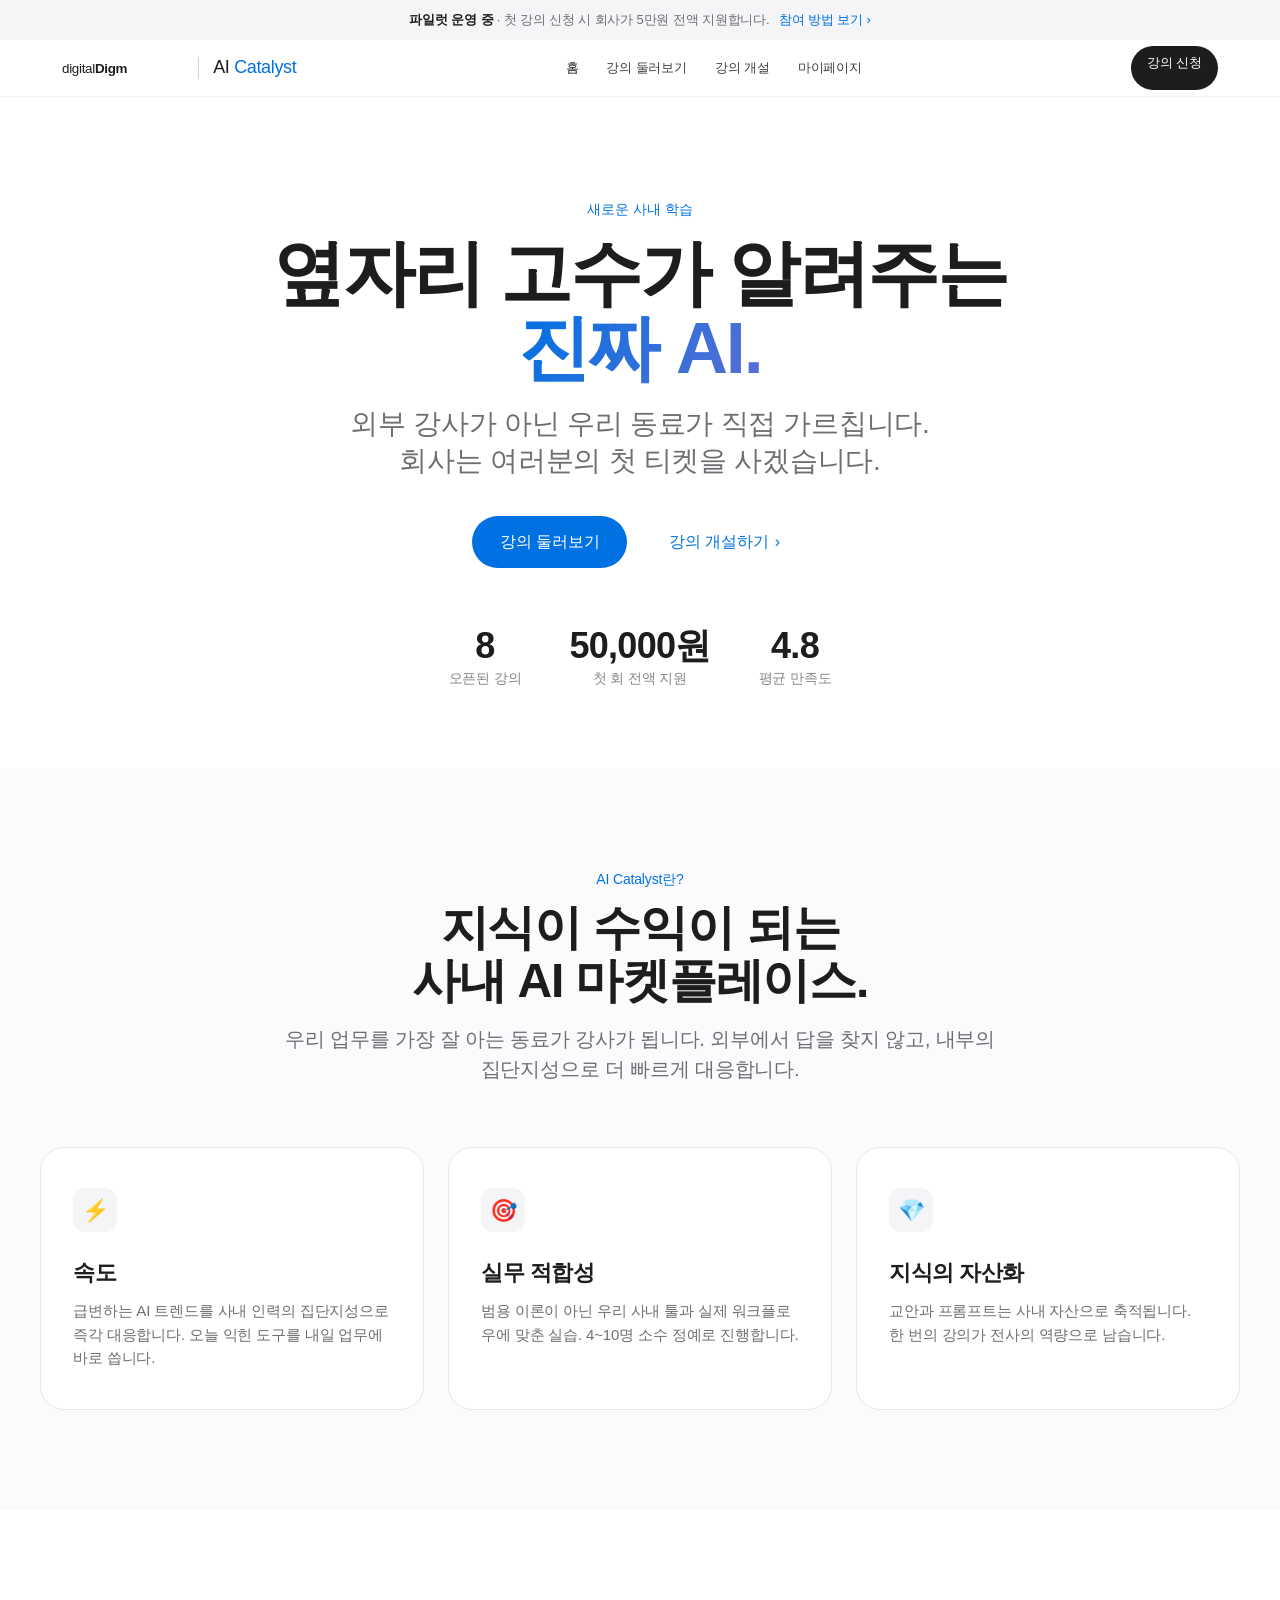
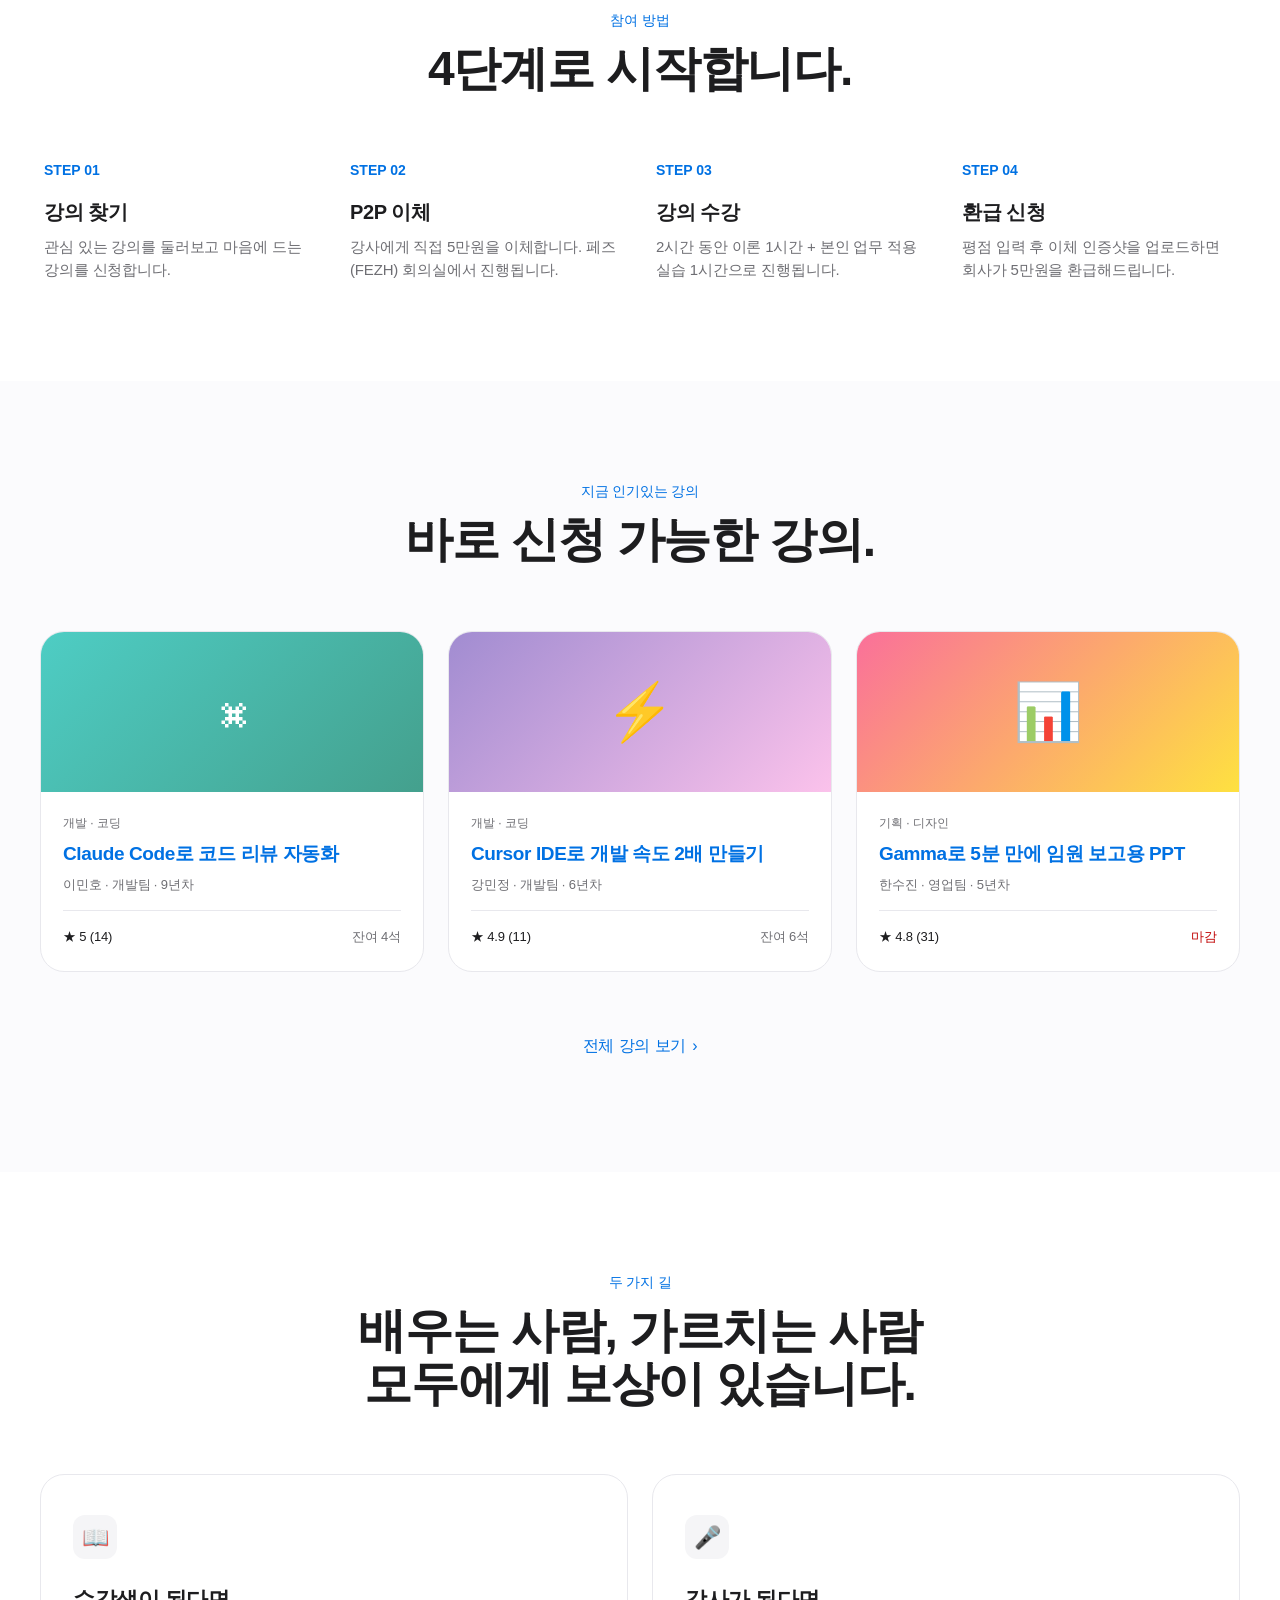
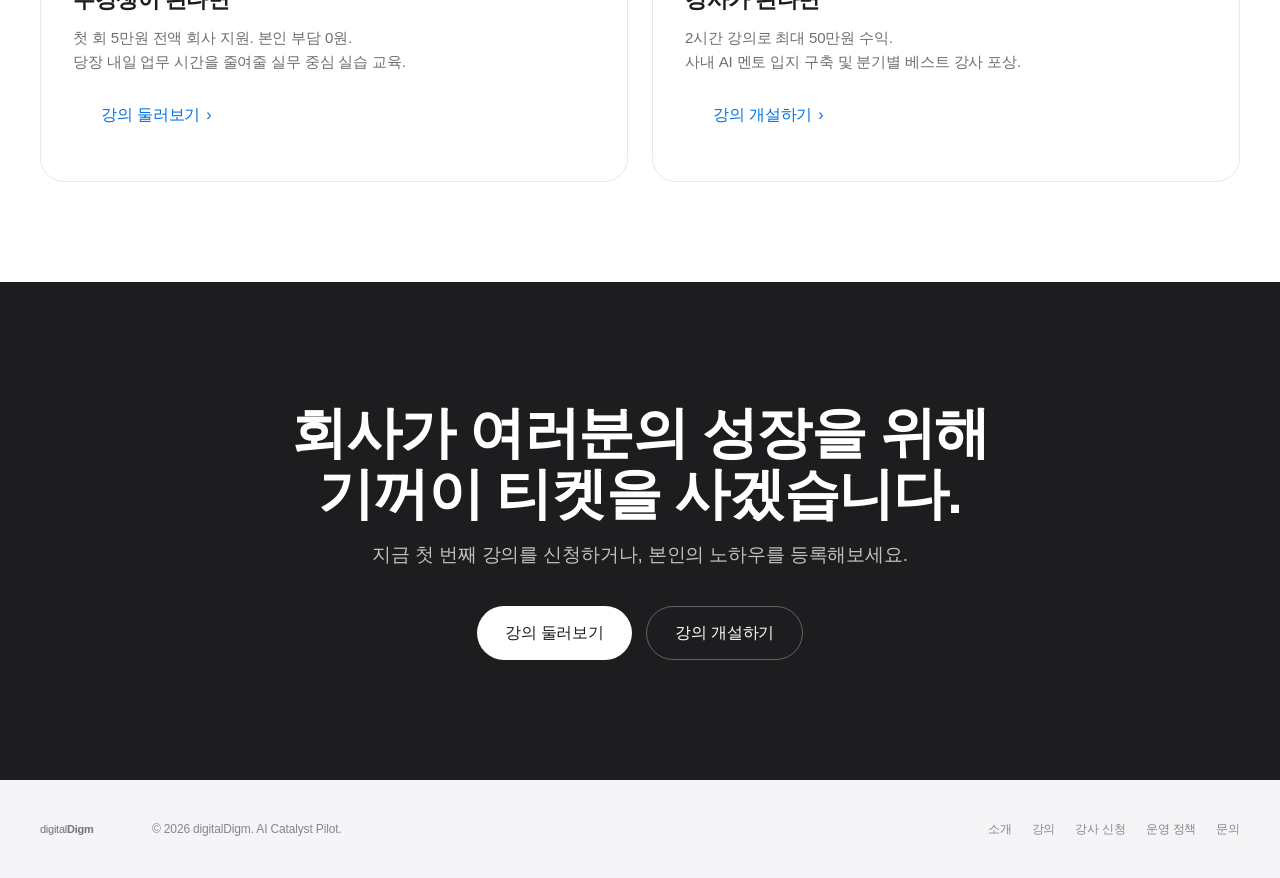
==== index.html @ 87a748e2 "Initial commit of demo" ====
<!DOCTYPE html>
<html lang="ko">
<head>
  <meta charset="UTF-8" />
  <meta name="viewport" content="width=device-width, initial-scale=1.0, viewport-fit=cover, maximum-scale=5" />
  <meta name="theme-color" content="#ffffff" media="(prefers-color-scheme: light)" />
  <meta name="theme-color" content="#1d1d1f" media="(prefers-color-scheme: dark)" />
  <meta name="apple-mobile-web-app-capable" content="yes" />
  <meta name="apple-mobile-web-app-status-bar-style" content="default" />
  <meta name="apple-mobile-web-app-title" content="AI Catalyst" />
  <meta name="format-detection" content="telephone=no" />
  <title>AI Catalyst — 옆자리 고수가 알려주는 진짜 AI</title>
  <meta name="description" content="디지털다임 사내 자발적 AI 학습 마켓플레이스. 동료가 강사, 회사가 티켓을 사드립니다." />
  <link rel="apple-touch-icon" href="assets/logo.svg" />
  <link rel="icon" type="image/svg+xml" href="assets/logo.svg" />
  <link rel="stylesheet" href="assets/styles.css" />
</head>
<body>

  <!-- Notice -->
  <div class="notice-banner">
    <strong>파일럿 운영 중</strong> · 첫 강의 신청 시 회사가 5만원 전액 지원합니다.
    <a href="#how">참여 방법 보기 ›</a>
  </div>

  <!-- Navigation -->
  <nav class="nav">
    <div class="nav-inner">
      <div class="nav-brand">
        <img src="assets/logo.svg" alt="digitalDigm" class="nav-logo" />
        <div class="nav-divider"></div>
        <span class="nav-product">AI <span class="accent">Catalyst</span></span>
      </div>
      <div class="nav-menu">
        <a href="index.html" class="active">홈</a>
        <a href="courses.html">강의 둘러보기</a>
        <a href="instructor.html">강의 개설</a>
        <a href="mypage.html">마이페이지</a>
      </div>
      <a href="courses.html" class="nav-cta">강의 신청</a>
      <button class="nav-toggle" aria-label="메뉴 열기"><span></span><span></span><span></span></button>
    </div>
  </nav>

  <!-- Hero -->
  <section class="hero">
    <span class="hero-eyebrow">새로운 사내 학습</span>
    <h1 class="hero-title">
      옆자리 고수가 알려주는<br />
      <span class="highlight">진짜 AI.</span>
    </h1>
    <p class="hero-sub">
      외부 강사가 아닌 우리 동료가 직접 가르칩니다.<br />
      회사는 여러분의 첫 티켓을 사겠습니다.
    </p>
    <div class="hero-actions">
      <a href="courses.html" class="btn btn-primary">강의 둘러보기</a>
      <a href="instructor.html" class="btn btn-secondary">강의 개설하기</a>
    </div>
    <div class="hero-meta">
      <div><strong>8</strong>오픈된 강의</div>
      <div><strong>50,000원</strong>첫 회 전액 지원</div>
      <div><strong>4.8</strong>평균 만족도</div>
    </div>
  </section>

  <!-- AI Catalyst란 -->
  <section class="section section-soft" id="about">
    <div class="container">
      <div class="section-header">
        <div class="section-eyebrow">AI Catalyst란?</div>
        <h2 class="section-title">지식이 수익이 되는<br />사내 AI 마켓플레이스.</h2>
        <p class="section-lead">
          우리 업무를 가장 잘 아는 동료가 강사가 됩니다.
          외부에서 답을 찾지 않고, 내부의 집단지성으로 더 빠르게 대응합니다.
        </p>
      </div>

      <div class="feature-grid">
        <div class="feature">
          <div class="feature-icon">⚡</div>
          <h3 class="feature-title">속도</h3>
          <p class="feature-desc">
            급변하는 AI 트렌드를 사내 인력의 집단지성으로 즉각 대응합니다.
            오늘 익힌 도구를 내일 업무에 바로 씁니다.
          </p>
        </div>
        <div class="feature">
          <div class="feature-icon">🎯</div>
          <h3 class="feature-title">실무 적합성</h3>
          <p class="feature-desc">
            범용 이론이 아닌 우리 사내 툴과 실제 워크플로우에 맞춘 실습.
            4~10명 소수 정예로 진행합니다.
          </p>
        </div>
        <div class="feature">
          <div class="feature-icon">💎</div>
          <h3 class="feature-title">지식의 자산화</h3>
          <p class="feature-desc">
            교안과 프롬프트는 사내 자산으로 축적됩니다.
            한 번의 강의가 전사의 역량으로 남습니다.
          </p>
        </div>
      </div>
    </div>
  </section>

  <!-- 작동 방식 -->
  <section class="section" id="how">
    <div class="container">
      <div class="section-header">
        <div class="section-eyebrow">참여 방법</div>
        <h2 class="section-title">4단계로 시작합니다.</h2>
      </div>

      <div class="steps">
        <div class="step">
          <div class="step-num">STEP 01</div>
          <h3 class="step-title">강의 찾기</h3>
          <p class="step-desc">관심 있는 강의를 둘러보고 마음에 드는 강의를 신청합니다.</p>
        </div>
        <div class="step">
          <div class="step-num">STEP 02</div>
          <h3 class="step-title">P2P 이체</h3>
          <p class="step-desc">강사에게 직접 5만원을 이체합니다. 페즈(FEZH) 회의실에서 진행됩니다.</p>
        </div>
        <div class="step">
          <div class="step-num">STEP 03</div>
          <h3 class="step-title">강의 수강</h3>
          <p class="step-desc">2시간 동안 이론 1시간 + 본인 업무 적용 실습 1시간으로 진행됩니다.</p>
        </div>
        <div class="step">
          <div class="step-num">STEP 04</div>
          <h3 class="step-title">환급 신청</h3>
          <p class="step-desc">평점 입력 후 이체 인증샷을 업로드하면 회사가 5만원을 환급해드립니다.</p>
        </div>
      </div>
    </div>
  </section>

  <!-- 인기 강의 -->
  <section class="section section-soft">
    <div class="container">
      <div class="section-header">
        <div class="section-eyebrow">지금 인기있는 강의</div>
        <h2 class="section-title">바로 신청 가능한 강의.</h2>
      </div>
      <div class="course-grid" id="featured-courses"></div>
      <div style="text-align:center; margin-top: 48px;">
        <a href="courses.html" class="btn btn-secondary">전체 강의 보기</a>
      </div>
    </div>
  </section>

  <!-- 두 가지 길 (강사 / 수강생) -->
  <section class="section">
    <div class="container">
      <div class="section-header">
        <div class="section-eyebrow">두 가지 길</div>
        <h2 class="section-title">배우는 사람, 가르치는 사람<br />모두에게 보상이 있습니다.</h2>
      </div>
      <div class="feature-grid" style="grid-template-columns: 1fr 1fr;">
        <div class="feature">
          <div class="feature-icon">📖</div>
          <h3 class="feature-title">수강생이 된다면</h3>
          <p class="feature-desc" style="margin-bottom: 16px;">
            첫 회 5만원 전액 회사 지원. 본인 부담 0원.<br />
            당장 내일 업무 시간을 줄여줄 실무 중심 실습 교육.
          </p>
          <a href="courses.html" class="btn btn-secondary">강의 둘러보기</a>
        </div>
        <div class="feature">
          <div class="feature-icon">🎤</div>
          <h3 class="feature-title">강사가 된다면</h3>
          <p class="feature-desc" style="margin-bottom: 16px;">
            2시간 강의로 최대 50만원 수익.<br />
            사내 AI 멘토 입지 구축 및 분기별 베스트 강사 포상.
          </p>
          <a href="instructor.html" class="btn btn-secondary">강의 개설하기</a>
        </div>
      </div>
    </div>
  </section>

  <!-- CTA -->
  <section class="cta">
    <h2 class="cta-title">회사가 여러분의 성장을 위해<br />기꺼이 티켓을 사겠습니다.</h2>
    <p class="cta-sub">
      지금 첫 번째 강의를 신청하거나, 본인의 노하우를 등록해보세요.
    </p>
    <div class="hero-actions" style="margin-bottom: 0;">
      <a href="courses.html" class="btn btn-primary">강의 둘러보기</a>
      <a href="instructor.html" class="btn" style="color:#fff; background:transparent; border:1px solid rgba(255,255,255,0.3);">강의 개설하기</a>
    </div>
  </section>

  <!-- Footer -->
  <footer class="footer">
    <div class="footer-inner">
      <div class="footer-brand">
        <img src="assets/logo.svg" alt="digitalDigm" style="height:18px; opacity:0.6;" />
        <span>© 2026 digitalDigm. AI Catalyst Pilot.</span>
      </div>
      <div class="footer-links">
        <a href="#about">소개</a>
        <a href="courses.html">강의</a>
        <a href="instructor.html">강사 신청</a>
        <a href="#">운영 정책</a>
        <a href="#">문의</a>
      </div>
    </div>
  </footer>

  <script src="assets/data.js"></script>
  <script src="assets/script.js"></script>
  <script>
    renderCourseCards("#featured-courses", { ids: [3, 5, 7] });
  </script>
</body>
</html>
---- assets/styles.css ----
/* ===========================================================
   AI Catalyst Demo - Apple-inspired design system
   =========================================================== */

:root {
  --color-bg: #ffffff;
  --color-bg-soft: #fbfbfd;
  --color-bg-muted: #f5f5f7;
  --color-bg-dark: #1d1d1f;
  --color-text: #1d1d1f;
  --color-text-secondary: #6e6e73;
  --color-text-tertiary: #86868b;
  --color-text-on-dark: #f5f5f7;
  --color-accent: #0071e3;
  --color-accent-hover: #0077ed;
  --color-border: #d2d2d7;
  --color-border-soft: #e8e8ed;
  --color-success: #00875a;
  --color-warning: #c26a00;
  --color-danger: #c00000;

  --font-display: -apple-system, BlinkMacSystemFont, "SF Pro Display",
    "Apple SD Gothic Neo", "Pretendard", "맑은 고딕", "Malgun Gothic", sans-serif;
  --font-text: -apple-system, BlinkMacSystemFont, "SF Pro Text",
    "Apple SD Gothic Neo", "Pretendard", "맑은 고딕", "Malgun Gothic", sans-serif;
  --font-mono: "SF Mono", "Menlo", "Consolas", "D2Coding", monospace;

  --max-width: 1200px;
  --max-width-narrow: 980px;

  --radius-sm: 8px;
  --radius-md: 12px;
  --radius-lg: 18px;
  --radius-xl: 24px;
  --radius-pill: 980px;

  --shadow-sm: 0 1px 2px rgba(0, 0, 0, 0.04);
  --shadow-md: 0 4px 16px rgba(0, 0, 0, 0.06);
  --shadow-lg: 0 12px 40px rgba(0, 0, 0, 0.08);

  --transition: all 0.3s cubic-bezier(0.4, 0, 0.2, 1);
}

/* Reset */
*, *::before, *::after { box-sizing: border-box; }
* { margin: 0; padding: 0; }
html {
  scroll-behavior: smooth;
  -webkit-text-size-adjust: 100%;
}
body {
  font-family: var(--font-text);
  color: var(--color-text);
  background: var(--color-bg);
  line-height: 1.5;
  letter-spacing: -0.01em;
  -webkit-font-smoothing: antialiased;
  -moz-osx-font-smoothing: grayscale;
  -webkit-tap-highlight-color: transparent;
  -webkit-overflow-scrolling: touch;
  /* 가로 스크롤 방지 */
  overflow-x: hidden;
}
/* iOS 폼 외관 표준화 */
input, textarea, select, button {
  -webkit-appearance: none;
  -webkit-tap-highlight-color: transparent;
}
/* 터치 영역 최소 44x44pt 보장 */
.btn, .nav-cta, .filter-chip, .tab, .nav-toggle {
  min-height: 44px;
  touch-action: manipulation;
}
.btn-sm { min-height: 36px; }
img, svg { display: block; max-width: 100%; }
a { color: var(--color-accent); text-decoration: none; transition: var(--transition); }
a:hover { color: var(--color-accent-hover); }
button { font-family: inherit; cursor: pointer; border: none; background: none; }
input, textarea, select { font-family: inherit; }

/* ===========================================================
   Navigation (Apple-style sticky blur bar)
   =========================================================== */
.nav {
  position: sticky;
  top: 0;
  z-index: 1000;
  background: rgba(255, 255, 255, 0.72);
  backdrop-filter: saturate(180%) blur(20px);
  -webkit-backdrop-filter: saturate(180%) blur(20px);
  border-bottom: 1px solid rgba(0, 0, 0, 0.06);
}
.nav-inner {
  max-width: var(--max-width);
  margin: 0 auto;
  padding: 0 22px;
  /* 노치 대응: 좌우 safe area inset 자동 추가 */
  padding-left: max(22px, env(safe-area-inset-left));
  padding-right: max(22px, env(safe-area-inset-right));
  height: 56px;
  display: flex;
  align-items: center;
  justify-content: space-between;
  gap: 24px;
}
.nav-brand {
  display: flex;
  align-items: center;
  gap: 14px;
}
.nav-logo {
  height: 22px;
  width: auto;
}
.nav-divider {
  width: 1px;
  height: 22px;
  background: var(--color-border);
}
.nav-product {
  font-family: var(--font-display);
  font-size: 18px;
  font-weight: 500;
  color: var(--color-text);
  letter-spacing: -0.02em;
}
.nav-product .accent { color: var(--color-accent); }
.nav-menu {
  display: flex;
  align-items: center;
  gap: 28px;
}
.nav-menu a {
  font-size: 13px;
  color: var(--color-text);
  font-weight: 400;
  opacity: 0.85;
  transition: var(--transition);
}
.nav-menu a:hover { opacity: 1; color: var(--color-text); }
.nav-menu a.active { opacity: 1; font-weight: 500; }
.nav-cta {
  font-size: 13px;
  padding: 7px 16px;
  background: var(--color-text);
  color: #fff;
  border-radius: var(--radius-pill);
  transition: var(--transition);
}
.nav-cta:hover { background: #000; color: #fff; transform: translateY(-1px); }
.nav-toggle { display: none; }

/* ===========================================================
   Hero Section
   =========================================================== */
.hero {
  text-align: center;
  padding: 100px 22px 80px;
  background: var(--color-bg);
}
.hero-eyebrow {
  display: inline-block;
  font-size: 14px;
  color: var(--color-accent);
  font-weight: 500;
  margin-bottom: 16px;
  letter-spacing: 0;
}
.hero-title {
  font-family: var(--font-display);
  font-size: clamp(40px, 6vw, 72px);
  font-weight: 600;
  letter-spacing: -0.03em;
  line-height: 1.05;
  color: var(--color-text);
  margin-bottom: 18px;
}
.hero-title .highlight {
  background: linear-gradient(120deg, #0071e3 0%, #5a6ed4 100%);
  -webkit-background-clip: text;
  background-clip: text;
  color: transparent;
}
.hero-sub {
  font-family: var(--font-display);
  font-size: clamp(20px, 2.4vw, 28px);
  font-weight: 400;
  color: var(--color-text-secondary);
  max-width: 720px;
  margin: 0 auto 36px;
  line-height: 1.35;
  letter-spacing: -0.01em;
}
.hero-actions {
  display: flex;
  gap: 14px;
  justify-content: center;
  flex-wrap: wrap;
  margin-bottom: 60px;
}
.hero-meta {
  display: flex;
  justify-content: center;
  gap: 48px;
  flex-wrap: wrap;
  color: var(--color-text-tertiary);
  font-size: 14px;
}
.hero-meta strong {
  display: block;
  font-family: var(--font-display);
  font-size: 36px;
  font-weight: 600;
  color: var(--color-text);
  letter-spacing: -0.02em;
  line-height: 1;
  margin-bottom: 4px;
}

/* ===========================================================
   Buttons
   =========================================================== */
.btn {
  display: inline-flex;
  align-items: center;
  justify-content: center;
  gap: 6px;
  padding: 14px 28px;
  border-radius: var(--radius-pill);
  font-size: 16px;
  font-weight: 400;
  letter-spacing: -0.01em;
  transition: var(--transition);
  cursor: pointer;
  white-space: nowrap;
}
.btn-primary {
  background: var(--color-accent);
  color: #fff;
}
.btn-primary:hover { background: var(--color-accent-hover); color: #fff; transform: translateY(-1px); }
.btn-secondary {
  background: transparent;
  color: var(--color-accent);
  border: none;
}
.btn-secondary:hover { color: var(--color-accent-hover); }
.btn-secondary::after { content: " ›"; transition: var(--transition); }
.btn-secondary:hover::after { transform: translateX(2px); }
.btn-dark {
  background: var(--color-text);
  color: #fff;
}
.btn-dark:hover { background: #000; color: #fff; transform: translateY(-1px); }
.btn-outline {
  background: transparent;
  color: var(--color-text);
  border: 1px solid var(--color-border);
}
.btn-outline:hover { border-color: var(--color-text); }
.btn-sm { padding: 8px 18px; font-size: 14px; }
.btn-block { display: flex; width: 100%; }

/* ===========================================================
   Section Layout
   =========================================================== */
.section {
  padding: 100px 22px;
}
.section-soft { background: var(--color-bg-soft); }
.section-muted { background: var(--color-bg-muted); }
.section-dark { background: var(--color-bg-dark); color: var(--color-text-on-dark); }
.section-dark .section-title { color: #fff; }
.section-dark .section-lead { color: rgba(255,255,255,0.72); }

.container {
  max-width: var(--max-width);
  margin: 0 auto;
}
.container-narrow {
  max-width: var(--max-width-narrow);
  margin: 0 auto;
}
.section-header {
  text-align: center;
  margin-bottom: 64px;
}
.section-eyebrow {
  font-size: 14px;
  color: var(--color-accent);
  font-weight: 500;
  margin-bottom: 12px;
}
.section-title {
  font-family: var(--font-display);
  font-size: clamp(32px, 4vw, 48px);
  font-weight: 600;
  letter-spacing: -0.025em;
  color: var(--color-text);
  line-height: 1.1;
  margin-bottom: 16px;
}
.section-lead {
  font-size: clamp(17px, 1.6vw, 21px);
  color: var(--color-text-secondary);
  max-width: 720px;
  margin: 0 auto;
  line-height: 1.45;
  letter-spacing: -0.01em;
}

/* ===========================================================
   Feature Grid (3-up)
   =========================================================== */
.feature-grid {
  display: grid;
  grid-template-columns: repeat(3, 1fr);
  gap: 24px;
}
.feature {
  background: var(--color-bg);
  border-radius: var(--radius-xl);
  padding: 40px 32px;
  border: 1px solid var(--color-border-soft);
  transition: var(--transition);
}
.feature:hover { transform: translateY(-2px); box-shadow: var(--shadow-md); }
.feature-icon {
  width: 44px;
  height: 44px;
  border-radius: 12px;
  background: var(--color-bg-muted);
  display: flex;
  align-items: center;
  justify-content: center;
  font-size: 22px;
  margin-bottom: 24px;
}
.feature-title {
  font-family: var(--font-display);
  font-size: 22px;
  font-weight: 600;
  margin-bottom: 10px;
  letter-spacing: -0.02em;
}
.feature-desc {
  font-size: 15px;
  color: var(--color-text-secondary);
  line-height: 1.55;
}

/* ===========================================================
   Steps (How it works)
   =========================================================== */
.steps {
  display: grid;
  grid-template-columns: repeat(4, 1fr);
  gap: 24px;
  position: relative;
}
.step {
  text-align: left;
  padding: 0 4px;
}
.step-num {
  font-family: var(--font-display);
  font-size: 14px;
  font-weight: 600;
  color: var(--color-accent);
  margin-bottom: 16px;
  letter-spacing: 0;
}
.step-title {
  font-family: var(--font-display);
  font-size: 20px;
  font-weight: 600;
  margin-bottom: 8px;
  letter-spacing: -0.02em;
}
.step-desc {
  font-size: 15px;
  color: var(--color-text-secondary);
  line-height: 1.55;
}

/* ===========================================================
   Course Cards
   =========================================================== */
.course-grid {
  display: grid;
  grid-template-columns: repeat(3, 1fr);
  gap: 24px;
}
.course-card {
  background: var(--color-bg);
  border-radius: var(--radius-xl);
  overflow: hidden;
  border: 1px solid var(--color-border-soft);
  transition: var(--transition);
  display: flex;
  flex-direction: column;
  cursor: pointer;
}
.course-card:hover { transform: translateY(-4px); box-shadow: var(--shadow-lg); }
.course-thumb {
  height: 160px;
  background: linear-gradient(135deg, #e8e8ed 0%, #d2d2d7 100%);
  position: relative;
  display: flex;
  align-items: center;
  justify-content: center;
  font-size: 56px;
}
.course-thumb.indigo { background: linear-gradient(135deg, #1E1A70 0%, #4D3BB8 100%); color: #fff; }
.course-thumb.coral  { background: linear-gradient(135deg, #ff6b6b 0%, #ee5a8e 100%); color: #fff; }
.course-thumb.mint   { background: linear-gradient(135deg, #4ecdc4 0%, #44a08d 100%); color: #fff; }
.course-thumb.amber  { background: linear-gradient(135deg, #f6d365 0%, #fda085 100%); color: #fff; }
.course-thumb.lavender { background: linear-gradient(135deg, #a18cd1 0%, #fbc2eb 100%); color: #fff; }
.course-thumb.steel { background: linear-gradient(135deg, #485563 0%, #29323c 100%); color: #fff; }
.course-thumb.sunset { background: linear-gradient(135deg, #fa709a 0%, #fee140 100%); color: #fff; }
.course-thumb.forest { background: linear-gradient(135deg, #56ab2f 0%, #a8e063 100%); color: #fff; }

.course-body {
  padding: 22px 22px 24px;
  flex: 1;
  display: flex;
  flex-direction: column;
}
.course-tag {
  display: inline-block;
  font-size: 12px;
  color: var(--color-text-secondary);
  font-weight: 500;
  margin-bottom: 10px;
  letter-spacing: 0;
}
.course-title {
  font-family: var(--font-display);
  font-size: 19px;
  font-weight: 600;
  margin-bottom: 8px;
  letter-spacing: -0.02em;
  line-height: 1.3;
}
.course-instructor {
  font-size: 13px;
  color: var(--color-text-secondary);
  margin-bottom: 16px;
}
.course-meta {
  display: flex;
  justify-content: space-between;
  align-items: center;
  margin-top: auto;
  padding-top: 16px;
  border-top: 1px solid var(--color-border-soft);
}
.course-rating {
  font-size: 13px;
  color: var(--color-text);
  display: inline-flex;
  align-items: center;
  gap: 4px;
}
.course-seats {
  font-size: 13px;
  color: var(--color-text-secondary);
}
.course-seats.hot { color: var(--color-danger); font-weight: 500; }

/* ===========================================================
   Filter Bar
   =========================================================== */
.filter-bar {
  display: flex;
  gap: 10px;
  flex-wrap: wrap;
  margin-bottom: 32px;
  padding: 12px;
  background: var(--color-bg-muted);
  border-radius: var(--radius-pill);
  width: fit-content;
  margin-left: auto;
  margin-right: auto;
}
.filter-chip {
  padding: 8px 18px;
  border-radius: var(--radius-pill);
  font-size: 14px;
  color: var(--color-text);
  background: transparent;
  transition: var(--transition);
}
.filter-chip:hover { background: rgba(0,0,0,0.04); }
.filter-chip.active {
  background: var(--color-text);
  color: #fff;
}

/* ===========================================================
   Course Detail Page
   =========================================================== */
.detail-hero {
  background: var(--color-bg-muted);
  padding: 60px 22px;
}
.detail-hero-inner {
  max-width: var(--max-width-narrow);
  margin: 0 auto;
}
.breadcrumb {
  font-size: 13px;
  color: var(--color-text-secondary);
  margin-bottom: 24px;
}
.breadcrumb a { color: var(--color-text-secondary); }
.breadcrumb a:hover { color: var(--color-text); }
.detail-title {
  font-family: var(--font-display);
  font-size: clamp(32px, 4.5vw, 52px);
  font-weight: 600;
  letter-spacing: -0.025em;
  line-height: 1.1;
  margin-bottom: 16px;
  color: var(--color-text);
}
.detail-sub {
  font-size: 19px;
  color: var(--color-text-secondary);
  margin-bottom: 24px;
  line-height: 1.45;
}
.detail-meta-row {
  display: flex;
  gap: 24px;
  flex-wrap: wrap;
  font-size: 14px;
  color: var(--color-text-secondary);
}
.detail-meta-row span strong { color: var(--color-text); font-weight: 500; }

.detail-body {
  display: grid;
  grid-template-columns: 1fr 360px;
  gap: 60px;
  max-width: var(--max-width-narrow);
  margin: 60px auto;
  padding: 0 22px;
}
.detail-section { margin-bottom: 48px; }
.detail-section h3 {
  font-family: var(--font-display);
  font-size: 24px;
  font-weight: 600;
  letter-spacing: -0.02em;
  margin-bottom: 16px;
}
.detail-section p {
  font-size: 16px;
  color: var(--color-text-secondary);
  line-height: 1.6;
}
.curriculum {
  list-style: none;
  border-top: 1px solid var(--color-border-soft);
}
.curriculum li {
  padding: 18px 0;
  border-bottom: 1px solid var(--color-border-soft);
  display: flex;
  gap: 16px;
  align-items: flex-start;
}
.curriculum-time {
  font-family: var(--font-mono);
  font-size: 13px;
  color: var(--color-text-tertiary);
  min-width: 80px;
  padding-top: 2px;
}
.curriculum-content h4 {
  font-family: var(--font-display);
  font-size: 17px;
  font-weight: 500;
  margin-bottom: 4px;
}
.curriculum-content p {
  font-size: 14px;
  color: var(--color-text-secondary);
  line-height: 1.5;
}

.sidebar-card {
  position: sticky;
  top: 80px;
  background: #fff;
  border: 1px solid var(--color-border-soft);
  border-radius: var(--radius-xl);
  padding: 28px;
  box-shadow: var(--shadow-md);
  height: fit-content;
}
.sidebar-price {
  font-family: var(--font-display);
  font-size: 32px;
  font-weight: 600;
  letter-spacing: -0.02em;
  margin-bottom: 4px;
}
.sidebar-price-sub {
  font-size: 13px;
  color: var(--color-success);
  margin-bottom: 22px;
}
.sidebar-info {
  border-top: 1px solid var(--color-border-soft);
  padding-top: 18px;
  margin-top: 18px;
  display: grid;
  gap: 10px;
}
.sidebar-info-row {
  display: flex;
  justify-content: space-between;
  font-size: 13px;
  color: var(--color-text-secondary);
}
.sidebar-info-row strong { color: var(--color-text); font-weight: 500; }

.instructor-card {
  display: flex;
  gap: 16px;
  align-items: center;
  padding: 20px;
  background: var(--color-bg-muted);
  border-radius: var(--radius-lg);
  margin-bottom: 32px;
}
.instructor-avatar {
  width: 56px;
  height: 56px;
  border-radius: 50%;
  background: linear-gradient(135deg, #1E1A70 0%, #4D3BB8 100%);
  display: flex;
  align-items: center;
  justify-content: center;
  color: #fff;
  font-weight: 600;
  font-size: 18px;
  flex-shrink: 0;
}
.instructor-name {
  font-family: var(--font-display);
  font-weight: 600;
  font-size: 17px;
  margin-bottom: 2px;
}
.instructor-meta {
  font-size: 13px;
  color: var(--color-text-secondary);
}

/* ===========================================================
   MyPage / Dashboard
   =========================================================== */
.dash-header {
  background: var(--color-bg-muted);
  padding: 60px 22px 40px;
}
.dash-header-inner {
  max-width: var(--max-width);
  margin: 0 auto;
}
.dash-greeting {
  font-family: var(--font-display);
  font-size: 36px;
  font-weight: 600;
  letter-spacing: -0.025em;
  margin-bottom: 8px;
}
.dash-greeting-sub {
  font-size: 17px;
  color: var(--color-text-secondary);
}
.stat-grid {
  display: grid;
  grid-template-columns: repeat(4, 1fr);
  gap: 16px;
  margin-top: 32px;
}
.stat-card {
  background: #fff;
  border-radius: var(--radius-lg);
  padding: 24px;
  border: 1px solid var(--color-border-soft);
}
.stat-label {
  font-size: 13px;
  color: var(--color-text-secondary);
  margin-bottom: 8px;
}
.stat-value {
  font-family: var(--font-display);
  font-size: 28px;
  font-weight: 600;
  letter-spacing: -0.02em;
  color: var(--color-text);
}
.stat-value.accent { color: var(--color-accent); }
.stat-value.success { color: var(--color-success); }

.tabs {
  display: flex;
  gap: 32px;
  border-bottom: 1px solid var(--color-border-soft);
  max-width: var(--max-width);
  margin: 40px auto 32px;
  padding: 0 22px;
}
.tab {
  padding: 14px 0;
  font-size: 15px;
  color: var(--color-text-secondary);
  border-bottom: 2px solid transparent;
  margin-bottom: -1px;
  transition: var(--transition);
}
.tab:hover { color: var(--color-text); }
.tab.active {
  color: var(--color-text);
  font-weight: 500;
  border-bottom-color: var(--color-text);
}

.dash-content {
  max-width: var(--max-width);
  margin: 0 auto 100px;
  padding: 0 22px;
}
.list-card {
  background: #fff;
  border: 1px solid var(--color-border-soft);
  border-radius: var(--radius-lg);
  padding: 24px;
  margin-bottom: 12px;
  display: grid;
  grid-template-columns: 1fr auto auto;
  gap: 24px;
  align-items: center;
}
.list-card-title {
  font-family: var(--font-display);
  font-size: 17px;
  font-weight: 500;
  margin-bottom: 4px;
}
.list-card-meta {
  font-size: 13px;
  color: var(--color-text-secondary);
}
.badge {
  display: inline-block;
  padding: 4px 12px;
  border-radius: var(--radius-pill);
  font-size: 12px;
  font-weight: 500;
}
.badge-pending { background: #fff4e0; color: #c26a00; }
.badge-approved { background: #e0f5ec; color: #00875a; }
.badge-completed { background: #e8e8ed; color: #6e6e73; }
.badge-upcoming { background: #e3f0ff; color: #0071e3; }

/* ===========================================================
   Forms (Instructor / 강의 개설)
   =========================================================== */
.form-page {
  max-width: 720px;
  margin: 60px auto 100px;
  padding: 0 22px;
}
.form-page h1 {
  font-family: var(--font-display);
  font-size: 40px;
  font-weight: 600;
  letter-spacing: -0.025em;
  margin-bottom: 12px;
}
.form-page-sub {
  font-size: 17px;
  color: var(--color-text-secondary);
  margin-bottom: 48px;
}
.form-group {
  margin-bottom: 28px;
}
.form-label {
  display: block;
  font-family: var(--font-display);
  font-size: 15px;
  font-weight: 500;
  margin-bottom: 8px;
  color: var(--color-text);
}
.form-hint {
  display: block;
  font-size: 13px;
  color: var(--color-text-tertiary);
  margin-top: 6px;
}
.form-input,
.form-select,
.form-textarea {
  width: 100%;
  padding: 13px 16px;
  border: 1px solid var(--color-border);
  border-radius: var(--radius-md);
  font-size: 16px;
  background: #fff;
  color: var(--color-text);
  transition: var(--transition);
}
.form-input:focus,
.form-select:focus,
.form-textarea:focus {
  outline: none;
  border-color: var(--color-accent);
  box-shadow: 0 0 0 4px rgba(0, 113, 227, 0.12);
}
.form-textarea { min-height: 140px; resize: vertical; line-height: 1.5; }
.form-row {
  display: grid;
  grid-template-columns: 1fr 1fr;
  gap: 16px;
}
.form-actions {
  display: flex;
  gap: 12px;
  justify-content: flex-end;
  padding-top: 32px;
  border-top: 1px solid var(--color-border-soft);
  margin-top: 48px;
}

/* ===========================================================
   CTA Section
   =========================================================== */
.cta {
  text-align: center;
  padding: 120px 22px;
  background: var(--color-bg-dark);
  color: var(--color-text-on-dark);
}
.cta-title {
  font-family: var(--font-display);
  font-size: clamp(36px, 5vw, 56px);
  font-weight: 600;
  letter-spacing: -0.025em;
  line-height: 1.1;
  margin-bottom: 16px;
  color: #fff;
}
.cta-sub {
  font-size: 19px;
  color: rgba(255,255,255,0.72);
  margin-bottom: 36px;
  max-width: 560px;
  margin-left: auto;
  margin-right: auto;
}
.cta .btn-primary { background: #fff; color: #1d1d1f; }
.cta .btn-primary:hover { background: #f5f5f7; color: #1d1d1f; }

/* ===========================================================
   Footer
   =========================================================== */
.footer {
  background: var(--color-bg-muted);
  padding: 40px 22px;
  /* 홈 인디케이터 영역 대응 */
  padding-bottom: max(40px, calc(40px + env(safe-area-inset-bottom)));
  font-size: 12px;
  color: var(--color-text-tertiary);
}
.footer-inner {
  max-width: var(--max-width);
  margin: 0 auto;
  display: flex;
  justify-content: space-between;
  align-items: center;
  flex-wrap: wrap;
  gap: 16px;
}
.footer-brand {
  display: flex;
  gap: 12px;
  align-items: center;
}
.footer-links {
  display: flex;
  gap: 20px;
}
.footer-links a { color: var(--color-text-tertiary); }
.footer-links a:hover { color: var(--color-text); }

/* ===========================================================
   Modal (강의 신청 confirm)
   =========================================================== */
.modal-backdrop {
  position: fixed; inset: 0;
  background: rgba(0,0,0,0.4);
  display: none;
  align-items: center;
  justify-content: center;
  z-index: 2000;
  padding: 22px;
  backdrop-filter: blur(8px);
  -webkit-backdrop-filter: blur(8px);
}
.modal-backdrop.show { display: flex; }
.modal {
  background: #fff;
  border-radius: var(--radius-xl);
  padding: 36px;
  max-width: 440px;
  width: 100%;
  text-align: center;
  box-shadow: var(--shadow-lg);
  animation: modalIn 0.3s ease-out;
}
@keyframes modalIn {
  from { opacity: 0; transform: translateY(12px); }
  to   { opacity: 1; transform: translateY(0); }
}
.modal-icon {
  width: 56px;
  height: 56px;
  border-radius: 50%;
  background: #e0f5ec;
  color: var(--color-success);
  display: flex;
  align-items: center;
  justify-content: center;
  font-size: 28px;
  margin: 0 auto 20px;
}
.modal-title {
  font-family: var(--font-display);
  font-size: 22px;
  font-weight: 600;
  letter-spacing: -0.02em;
  margin-bottom: 8px;
}
.modal-msg {
  font-size: 15px;
  color: var(--color-text-secondary);
  margin-bottom: 24px;
  line-height: 1.5;
}
.modal-actions {
  display: flex;
  gap: 10px;
  justify-content: center;
}

/* ===========================================================
   Notice Banner
   =========================================================== */
.notice-banner {
  background: #f5f5f7;
  text-align: center;
  padding: 10px 22px;
  font-size: 13px;
  color: var(--color-text-secondary);
}
.notice-banner strong { color: var(--color-text); }
.notice-banner a { margin-left: 6px; }

/* ===========================================================
   Responsive
   =========================================================== */
@media (max-width: 980px) {
  .feature-grid { grid-template-columns: repeat(2, 1fr); }
  .course-grid { grid-template-columns: repeat(2, 1fr); }
  .steps { grid-template-columns: repeat(2, 1fr); gap: 32px; }
  .stat-grid { grid-template-columns: repeat(2, 1fr); }
  .detail-body { grid-template-columns: 1fr; }
  .sidebar-card { position: static; }
}

@media (max-width: 640px) {
  .nav-menu { display: none; }
  .nav-toggle {
    display: flex;
    width: 32px; height: 32px;
    flex-direction: column;
    justify-content: center;
    align-items: center;
    gap: 5px;
  }
  .nav-toggle span {
    width: 18px;
    height: 1.5px;
    background: var(--color-text);
  }
  .nav-menu.open {
    display: flex;
    position: absolute;
    top: 56px;
    left: 0; right: 0;
    flex-direction: column;
    background: #fff;
    padding: 20px 22px;
    gap: 18px;
    border-bottom: 1px solid var(--color-border-soft);
    box-shadow: var(--shadow-md);
  }
  .nav-menu.open a { font-size: 15px; }

  .section { padding: 70px 22px; }
  .hero { padding: 60px 22px 48px; }
  .hero-meta { gap: 28px; }
  .hero-meta strong { font-size: 28px; }
  .feature-grid { grid-template-columns: 1fr; }
  .course-grid { grid-template-columns: 1fr; }
  .steps { grid-template-columns: 1fr; }
  .stat-grid { grid-template-columns: repeat(2, 1fr); }
  .form-row { grid-template-columns: 1fr; }
  .list-card { grid-template-columns: 1fr; gap: 12px; }
  .list-card .badge { justify-self: start; }
  .filter-bar { width: 100%; overflow-x: auto; flex-wrap: nowrap; }
  .filter-chip { white-space: nowrap; }
  .footer-inner { flex-direction: column; text-align: center; }
}
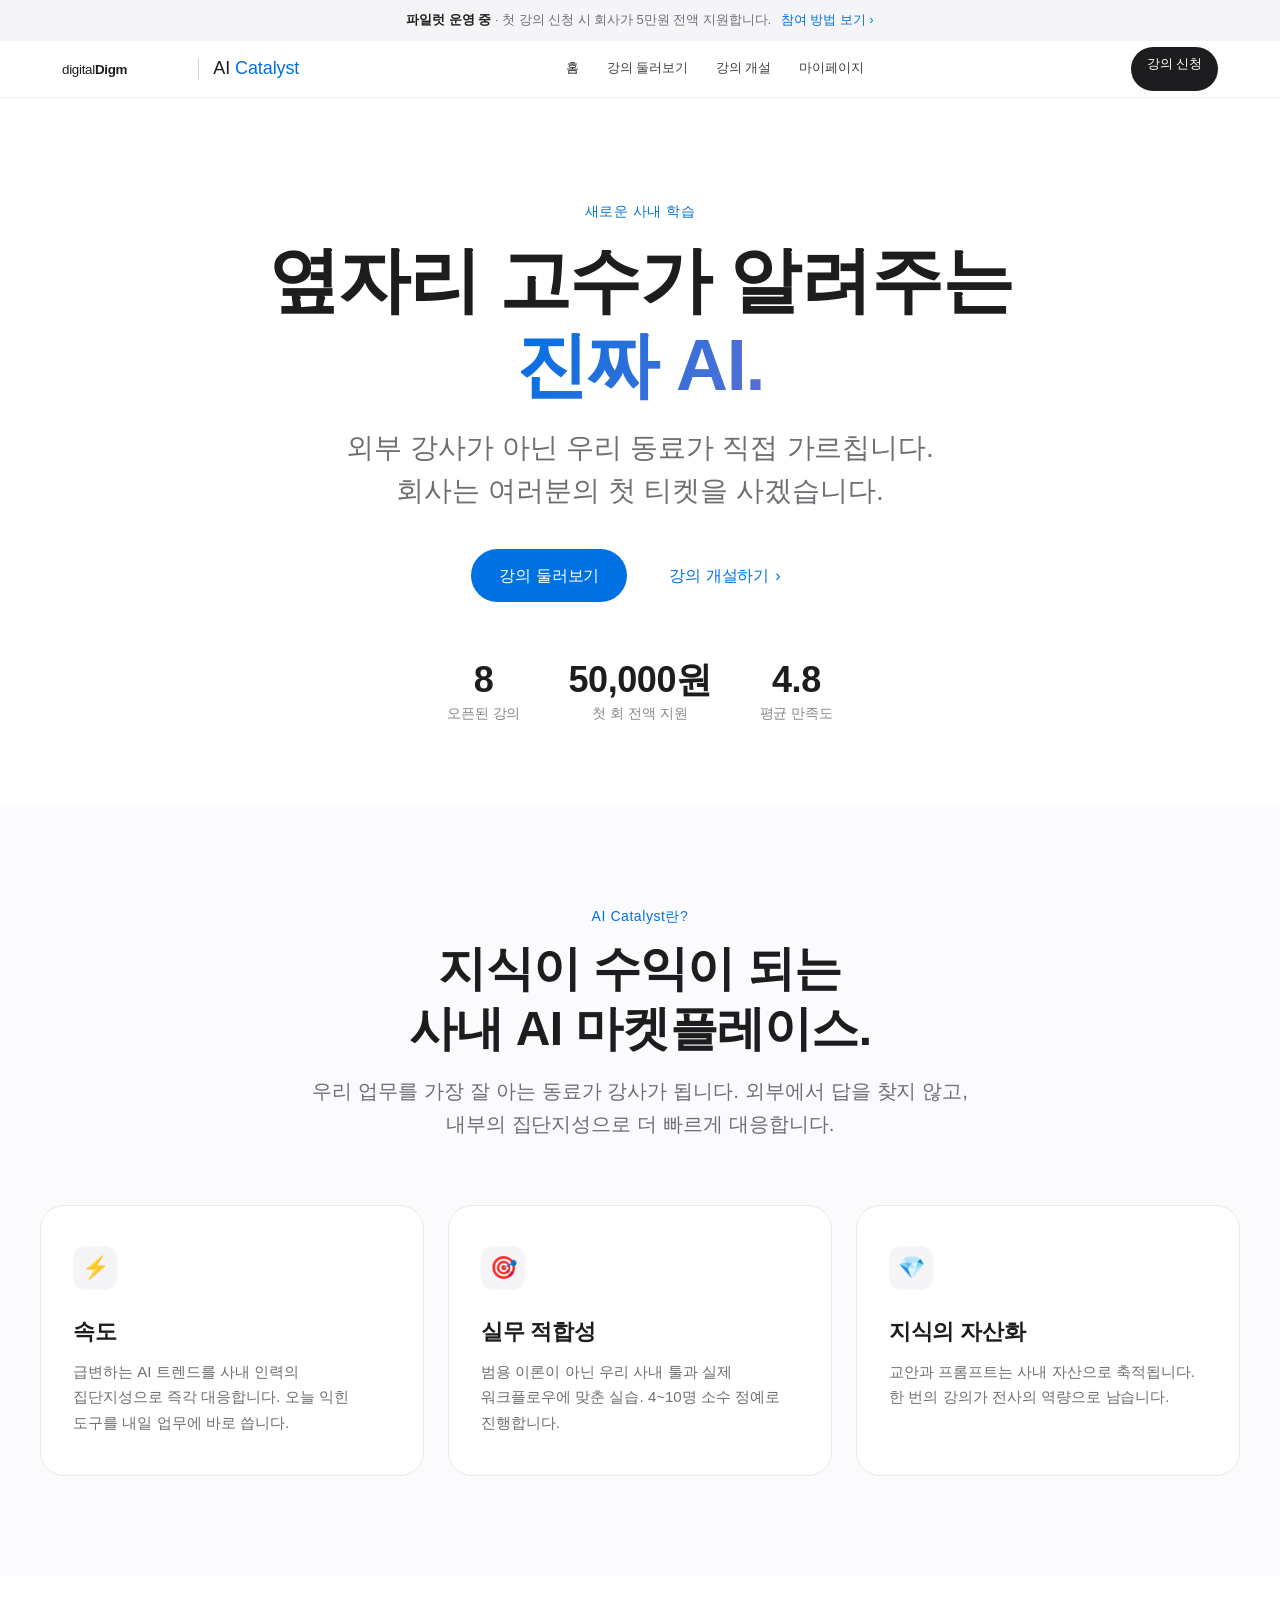
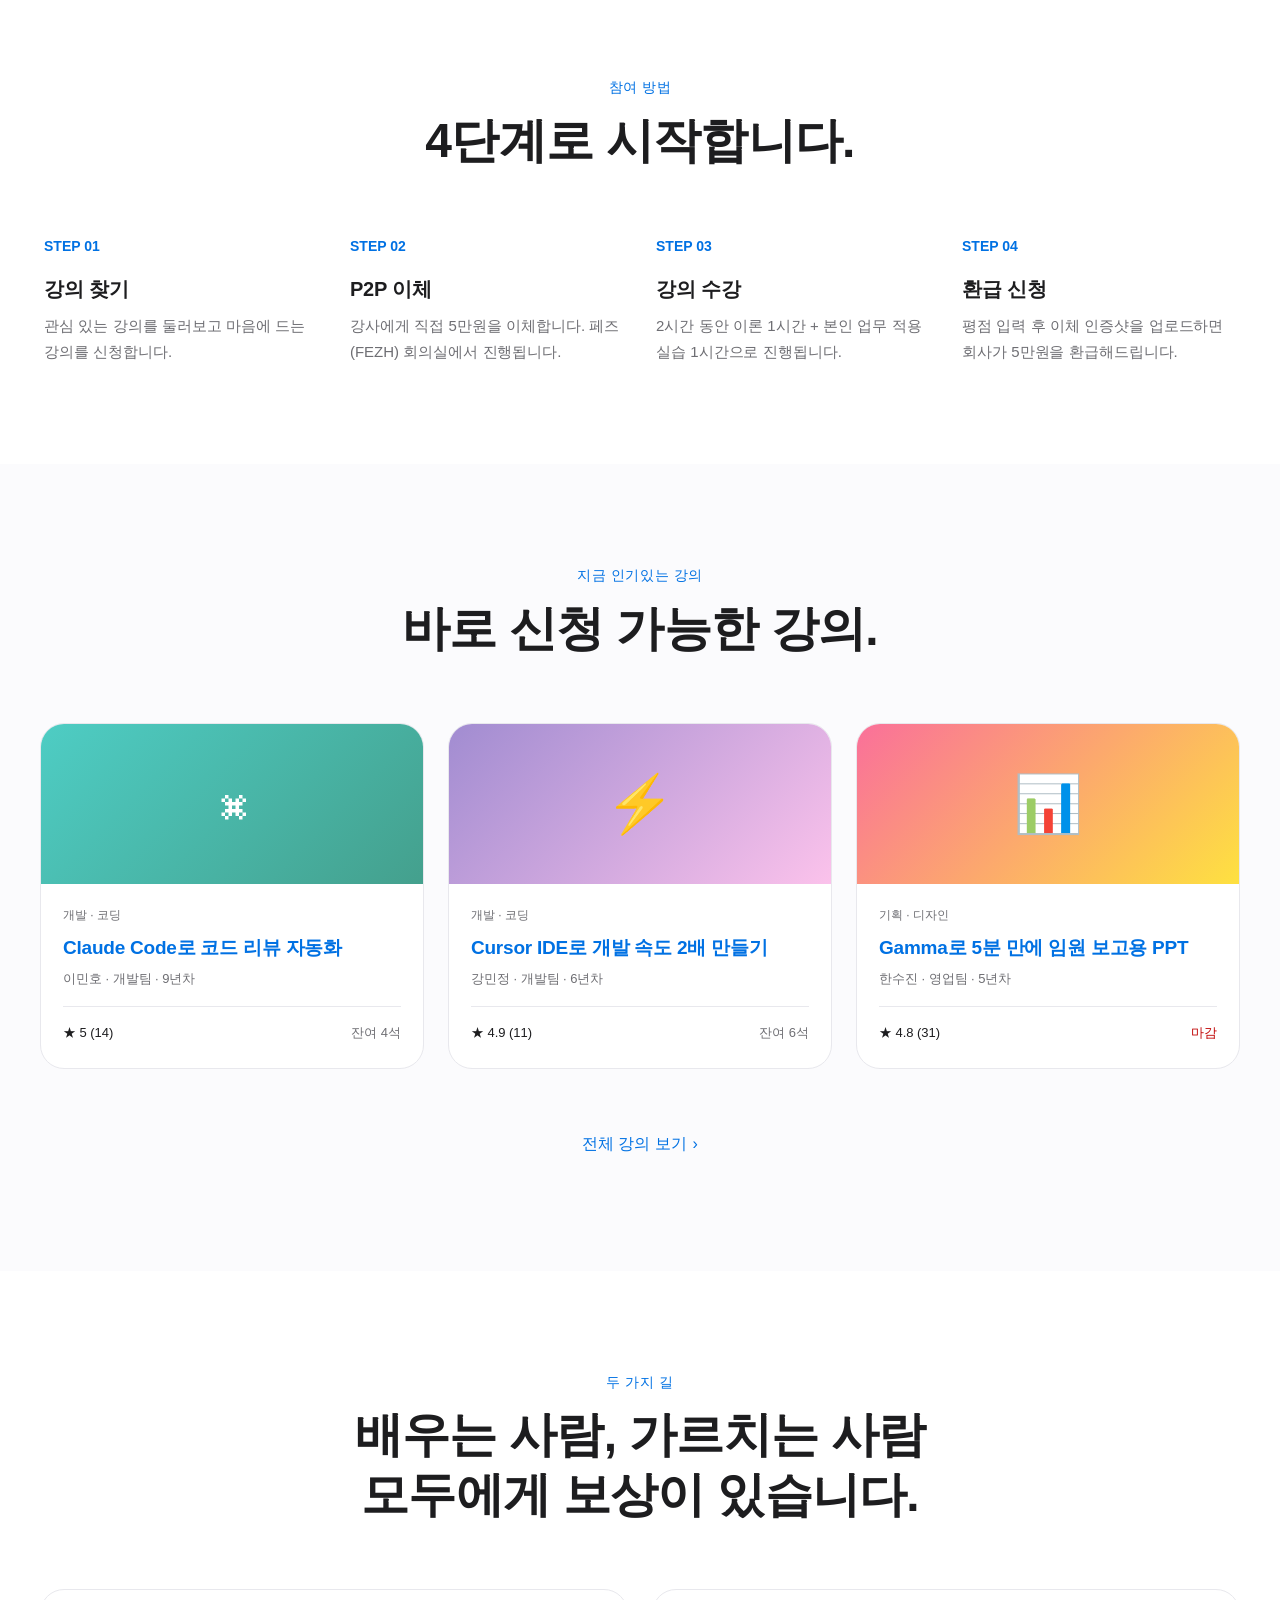
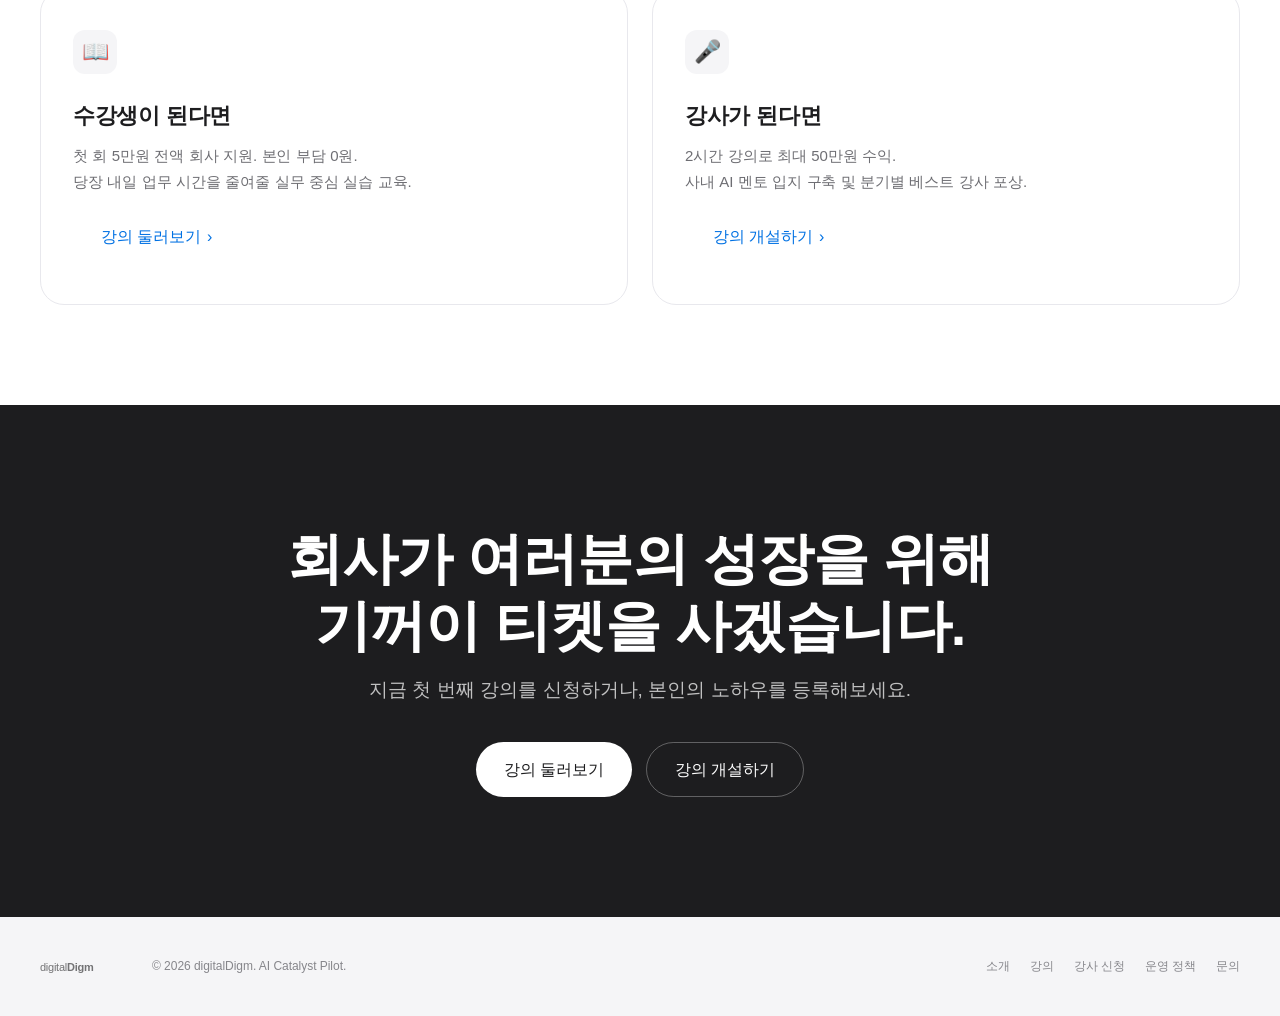
==== commit 2e17edb3: "Update demo contents" ====
--- a/index.html
+++ b/index.html
@@ -17,17 +17,17 @@
 </head>
 <body>
 
-  <!-- Notice -->
   <div class="notice-banner">
     <strong>파일럿 운영 중</strong> · 첫 강의 신청 시 회사가 5만원 전액 지원합니다.
     <a href="#how">참여 방법 보기 ›</a>
   </div>
 
-  <!-- Navigation -->
   <nav class="nav">
     <div class="nav-inner">
       <div class="nav-brand">
-        <img src="assets/logo.svg" alt="digitalDigm" class="nav-logo" />
+        <a href="https://www.d2.co.kr/" target="_blank" rel="noopener noreferrer" class="brand-link" aria-label="digitalDigm 홈페이지 새 창에서 열기">
+          <img src="assets/logo.svg" alt="digitalDigm" class="nav-logo" />
+        </a>
         <div class="nav-divider"></div>
         <span class="nav-product">AI <span class="accent">Catalyst</span></span>
       </div>
@@ -42,7 +42,6 @@
     </div>
   </nav>
 
-  <!-- Hero -->
   <section class="hero">
     <span class="hero-eyebrow">새로운 사내 학습</span>
     <h1 class="hero-title">
@@ -64,7 +63,6 @@
     </div>
   </section>
 
-  <!-- AI Catalyst란 -->
   <section class="section section-soft" id="about">
     <div class="container">
       <div class="section-header">
@@ -75,44 +73,32 @@
           외부에서 답을 찾지 않고, 내부의 집단지성으로 더 빠르게 대응합니다.
         </p>
       </div>
-
       <div class="feature-grid">
         <div class="feature">
           <div class="feature-icon">⚡</div>
           <h3 class="feature-title">속도</h3>
-          <p class="feature-desc">
-            급변하는 AI 트렌드를 사내 인력의 집단지성으로 즉각 대응합니다.
-            오늘 익힌 도구를 내일 업무에 바로 씁니다.
-          </p>
+          <p class="feature-desc">급변하는 AI 트렌드를 사내 인력의 집단지성으로 즉각 대응합니다. 오늘 익힌 도구를 내일 업무에 바로 씁니다.</p>
         </div>
         <div class="feature">
           <div class="feature-icon">🎯</div>
           <h3 class="feature-title">실무 적합성</h3>
-          <p class="feature-desc">
-            범용 이론이 아닌 우리 사내 툴과 실제 워크플로우에 맞춘 실습.
-            4~10명 소수 정예로 진행합니다.
-          </p>
+          <p class="feature-desc">범용 이론이 아닌 우리 사내 툴과 실제 워크플로우에 맞춘 실습. 4~10명 소수 정예로 진행합니다.</p>
         </div>
         <div class="feature">
           <div class="feature-icon">💎</div>
           <h3 class="feature-title">지식의 자산화</h3>
-          <p class="feature-desc">
-            교안과 프롬프트는 사내 자산으로 축적됩니다.
-            한 번의 강의가 전사의 역량으로 남습니다.
-          </p>
+          <p class="feature-desc">교안과 프롬프트는 사내 자산으로 축적됩니다. 한 번의 강의가 전사의 역량으로 남습니다.</p>
         </div>
       </div>
     </div>
   </section>
 
-  <!-- 작동 방식 -->
   <section class="section" id="how">
     <div class="container">
       <div class="section-header">
         <div class="section-eyebrow">참여 방법</div>
         <h2 class="section-title">4단계로 시작합니다.</h2>
       </div>
-
       <div class="steps">
         <div class="step">
           <div class="step-num">STEP 01</div>
@@ -138,7 +124,6 @@
     </div>
   </section>
 
-  <!-- 인기 강의 -->
   <section class="section section-soft">
     <div class="container">
       <div class="section-header">
@@ -152,7 +137,6 @@
     </div>
   </section>
 
-  <!-- 두 가지 길 (강사 / 수강생) -->
   <section class="section">
     <div class="container">
       <div class="section-header">
@@ -163,42 +147,34 @@
         <div class="feature">
           <div class="feature-icon">📖</div>
           <h3 class="feature-title">수강생이 된다면</h3>
-          <p class="feature-desc" style="margin-bottom: 16px;">
-            첫 회 5만원 전액 회사 지원. 본인 부담 0원.<br />
-            당장 내일 업무 시간을 줄여줄 실무 중심 실습 교육.
-          </p>
+          <p class="feature-desc" style="margin-bottom: 16px;">첫 회 5만원 전액 회사 지원. 본인 부담 0원.<br />당장 내일 업무 시간을 줄여줄 실무 중심 실습 교육.</p>
           <a href="courses.html" class="btn btn-secondary">강의 둘러보기</a>
         </div>
         <div class="feature">
           <div class="feature-icon">🎤</div>
           <h3 class="feature-title">강사가 된다면</h3>
-          <p class="feature-desc" style="margin-bottom: 16px;">
-            2시간 강의로 최대 50만원 수익.<br />
-            사내 AI 멘토 입지 구축 및 분기별 베스트 강사 포상.
-          </p>
+          <p class="feature-desc" style="margin-bottom: 16px;">2시간 강의로 최대 50만원 수익.<br />사내 AI 멘토 입지 구축 및 분기별 베스트 강사 포상.</p>
           <a href="instructor.html" class="btn btn-secondary">강의 개설하기</a>
         </div>
       </div>
     </div>
   </section>
 
-  <!-- CTA -->
   <section class="cta">
     <h2 class="cta-title">회사가 여러분의 성장을 위해<br />기꺼이 티켓을 사겠습니다.</h2>
-    <p class="cta-sub">
-      지금 첫 번째 강의를 신청하거나, 본인의 노하우를 등록해보세요.
-    </p>
+    <p class="cta-sub">지금 첫 번째 강의를 신청하거나, 본인의 노하우를 등록해보세요.</p>
     <div class="hero-actions" style="margin-bottom: 0;">
       <a href="courses.html" class="btn btn-primary">강의 둘러보기</a>
       <a href="instructor.html" class="btn" style="color:#fff; background:transparent; border:1px solid rgba(255,255,255,0.3);">강의 개설하기</a>
     </div>
   </section>
 
-  <!-- Footer -->
   <footer class="footer">
     <div class="footer-inner">
       <div class="footer-brand">
-        <img src="assets/logo.svg" alt="digitalDigm" style="height:18px; opacity:0.6;" />
+        <a href="https://www.d2.co.kr/" target="_blank" rel="noopener noreferrer" class="brand-link" aria-label="digitalDigm 홈페이지 새 창에서 열기">
+          <img src="assets/logo.svg" alt="digitalDigm" style="height:18px; opacity:0.6;" />
+        </a>
         <span>© 2026 digitalDigm. AI Catalyst Pilot.</span>
       </div>
       <div class="footer-links">
--- a/assets/styles.css
+++ b/assets/styles.css
@@ -108,6 +108,20 @@
   align-items: center;
   gap: 14px;
 }
+.nav-brand a.brand-link {
+  display: inline-flex;
+  align-items: center;
+  text-decoration: none;
+  transition: var(--transition);
+  border-radius: 4px;
+}
+.nav-brand a.brand-link:hover { opacity: 0.7; }
+.footer-brand a.brand-link {
+  display: inline-flex;
+  align-items: center;
+  transition: var(--transition);
+}
+.footer-brand a.brand-link:hover { opacity: 1; }
 .nav-logo {
   height: 22px;
   width: auto;
@@ -1031,3 +1045,147 @@
   .filter-chip { white-space: nowrap; }
   .footer-inner { flex-direction: column; text-align: center; }
 }
+
+/* ============================================================
+   한글 타이포그래피 고급화 오버라이드
+   - 큰 헤드라인 자간을 -0.025em → -0.015em로 풀어 답답함 제거
+   - 부제·본문은 거의 0에 가까운 자간으로 자연스러운 호흡
+   - eyebrow는 +0.04em 트래킹으로 라벨 효과
+   - 행간을 1.5 → 1.6~1.7로 여유롭게 (한글 가독성)
+   - word-spacing 추가로 단어 사이 호흡감
+   - word-break: keep-all 로 한글 어절 단위 줄바꿈 (단어 중간 안 끊김)
+   ============================================================ */
+body {
+  letter-spacing: -0.003em;
+  line-height: 1.6;
+  word-break: keep-all;
+  overflow-wrap: break-word;
+}
+
+/* 작은 라벨 (eyebrow): 살짝 넓혀 라벨 톤 강조 */
+.hero-eyebrow,
+.section-eyebrow {
+  letter-spacing: 0.04em;
+  font-weight: 500;
+}
+
+/* 메가 타이틀 — 좁은 자간 풀어 한글 무게감 살림 */
+.hero-title {
+  letter-spacing: -0.018em;
+  line-height: 1.18;
+}
+.hero-sub {
+  letter-spacing: -0.003em;
+  line-height: 1.55;
+  word-spacing: 0.02em;
+}
+
+/* 섹션 타이틀 / 리드 */
+.section-title {
+  letter-spacing: -0.015em;
+  line-height: 1.25;
+}
+.section-lead {
+  letter-spacing: -0.003em;
+  line-height: 1.6;
+  word-spacing: 0.02em;
+}
+
+/* 카드/스텝/코스 타이틀류 */
+.feature-title,
+.step-title,
+.course-title,
+.modal-title,
+.instructor-name,
+.list-card-title {
+  letter-spacing: -0.012em;
+}
+.feature-desc,
+.step-desc,
+.modal-msg,
+.list-card-meta {
+  letter-spacing: -0.003em;
+  line-height: 1.7;
+  word-spacing: 0.02em;
+}
+.course-title { line-height: 1.4; }
+.list-card-title { line-height: 1.4; }
+
+/* 상세 페이지 */
+.detail-title {
+  letter-spacing: -0.015em;
+  line-height: 1.2;
+}
+.detail-sub,
+.detail-section p,
+.curriculum-content p {
+  letter-spacing: -0.003em;
+  line-height: 1.7;
+  word-spacing: 0.02em;
+}
+.detail-section h3,
+.curriculum-content h4 {
+  letter-spacing: -0.012em;
+  line-height: 1.3;
+}
+
+/* 마이페이지 */
+.dash-greeting {
+  letter-spacing: -0.015em;
+  line-height: 1.2;
+}
+.dash-greeting-sub {
+  letter-spacing: -0.003em;
+  line-height: 1.55;
+}
+
+/* CTA 큰 타이틀 */
+.cta-title {
+  letter-spacing: -0.015em;
+  line-height: 1.2;
+}
+.cta-sub {
+  letter-spacing: -0.003em;
+  line-height: 1.6;
+  word-spacing: 0.02em;
+}
+
+/* 폼 페이지 */
+.form-page h1 {
+  letter-spacing: -0.015em;
+  line-height: 1.25;
+}
+.form-page-sub {
+  letter-spacing: -0.003em;
+  line-height: 1.6;
+  word-spacing: 0.02em;
+}
+.form-label { letter-spacing: 0; }
+.form-hint {
+  letter-spacing: -0.003em;
+  line-height: 1.55;
+}
+
+/* 숫자/금액 — 너무 좁지 않게 */
+.stat-value,
+.sidebar-price,
+.hero-meta strong {
+  letter-spacing: -0.012em;
+}
+
+/* 작은 텍스트들 */
+.nav-product { letter-spacing: -0.005em; }
+.notice-banner { letter-spacing: -0.003em; }
+.breadcrumb { letter-spacing: -0.003em; }
+.footer { letter-spacing: -0.003em; }
+.course-instructor,
+.course-tag,
+.instructor-meta { letter-spacing: -0.003em; }
+
+/* 버튼 — 약간만 좁힘 */
+.btn { letter-spacing: -0.005em; }
+
+/* 필터/탭 라벨 */
+.filter-chip,
+.tab,
+.nav-menu a { letter-spacing: -0.005em; }
